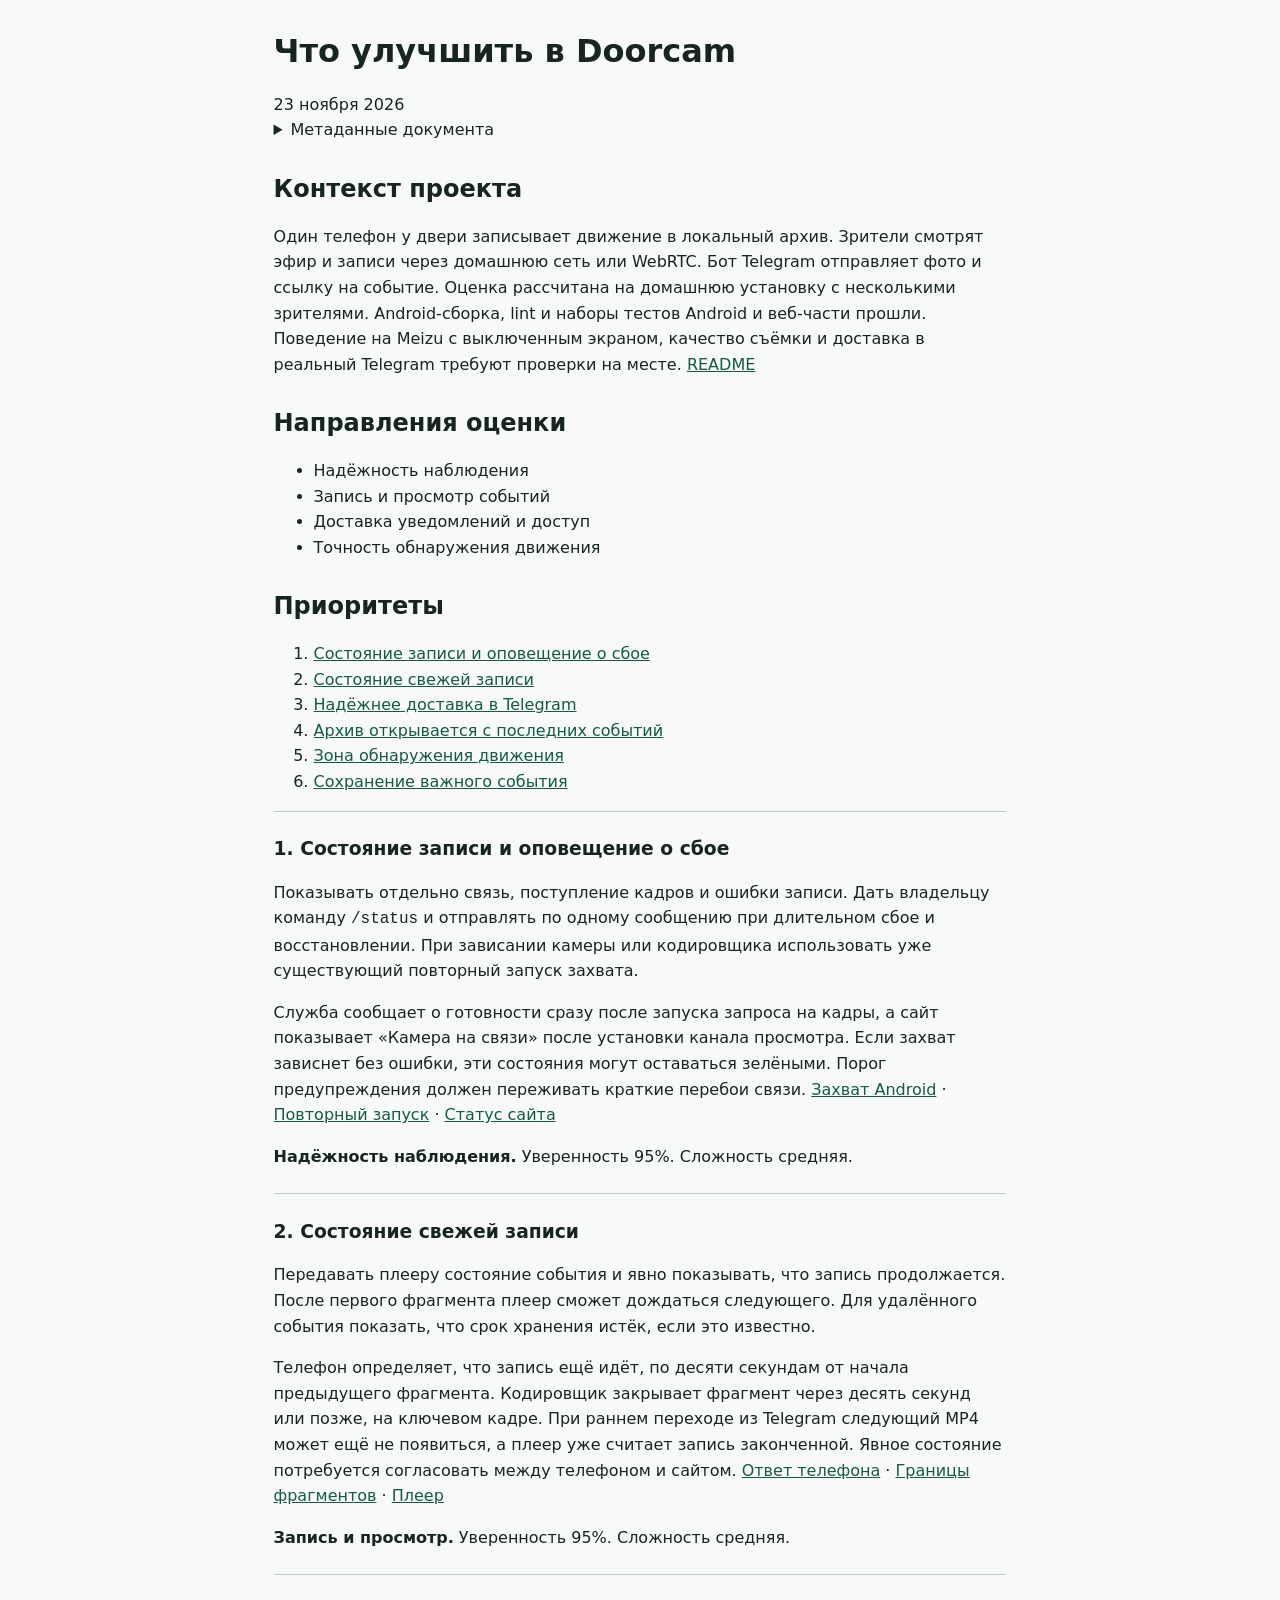
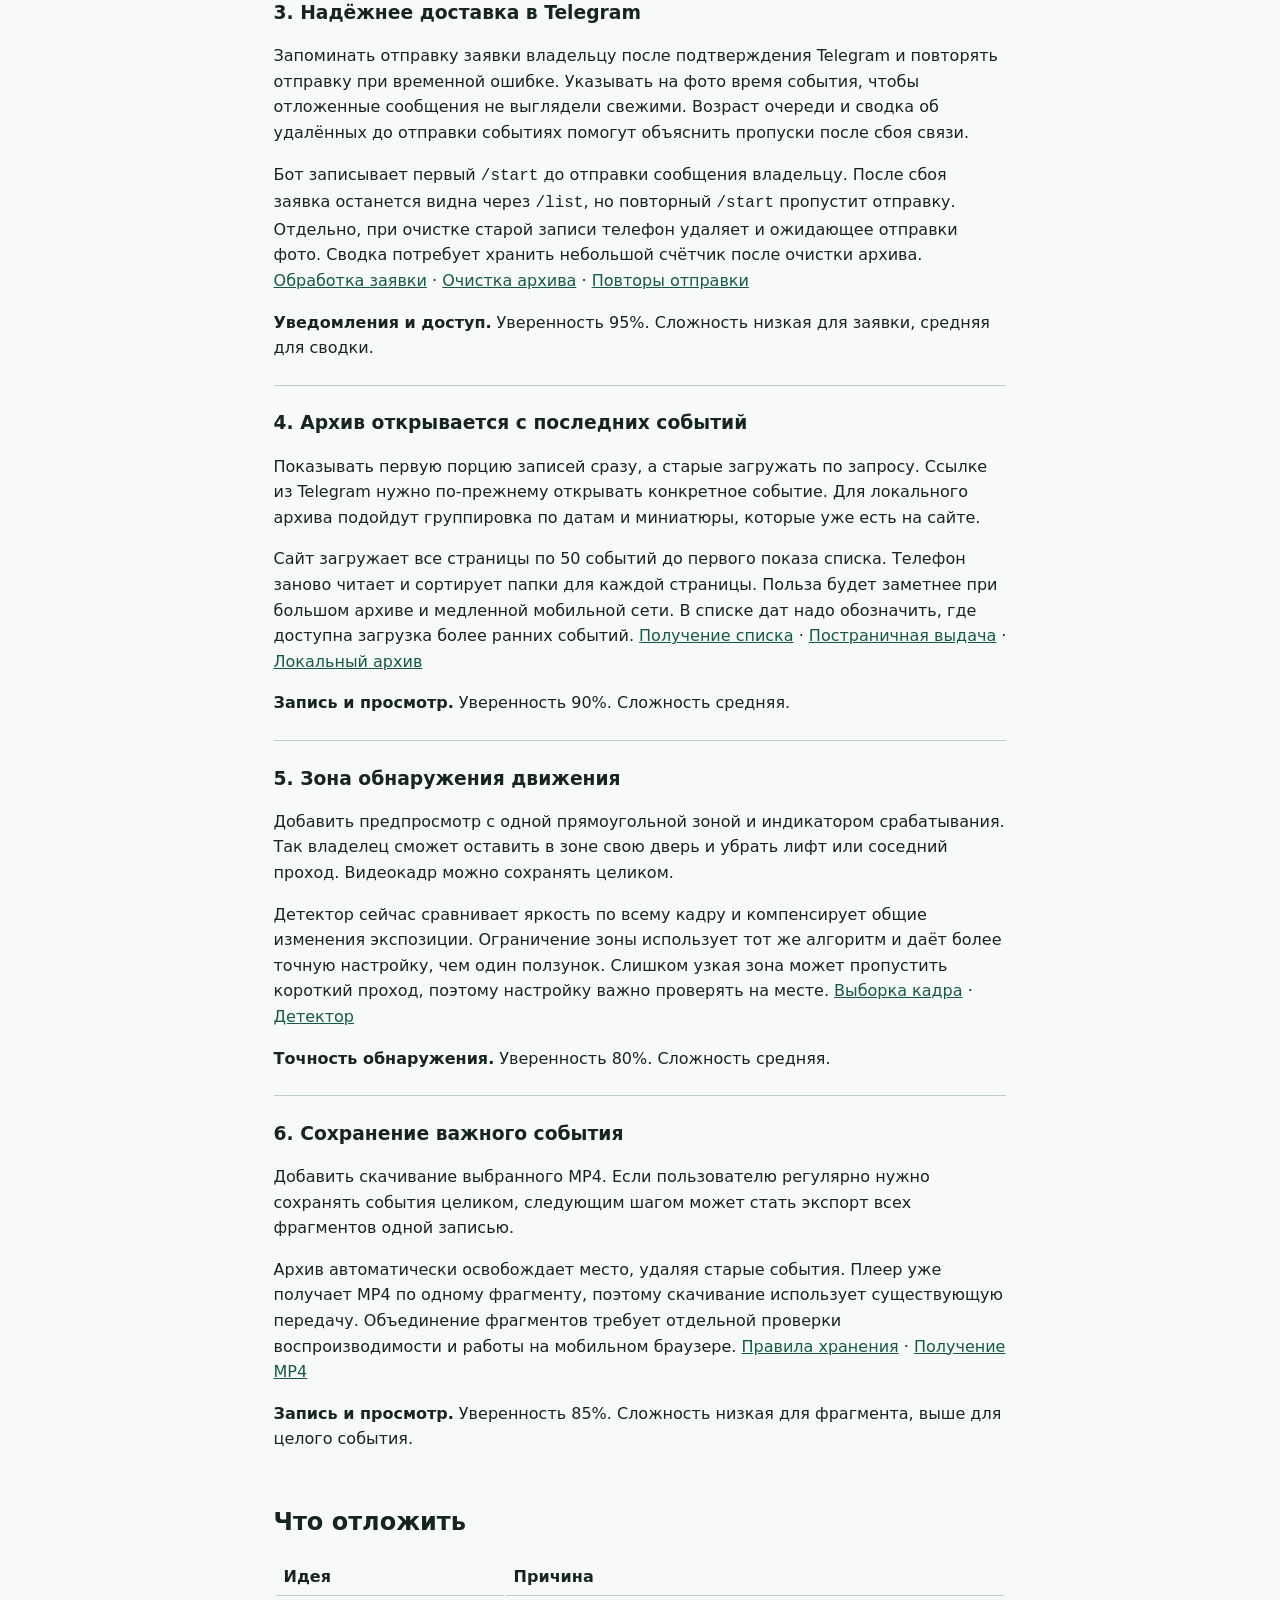
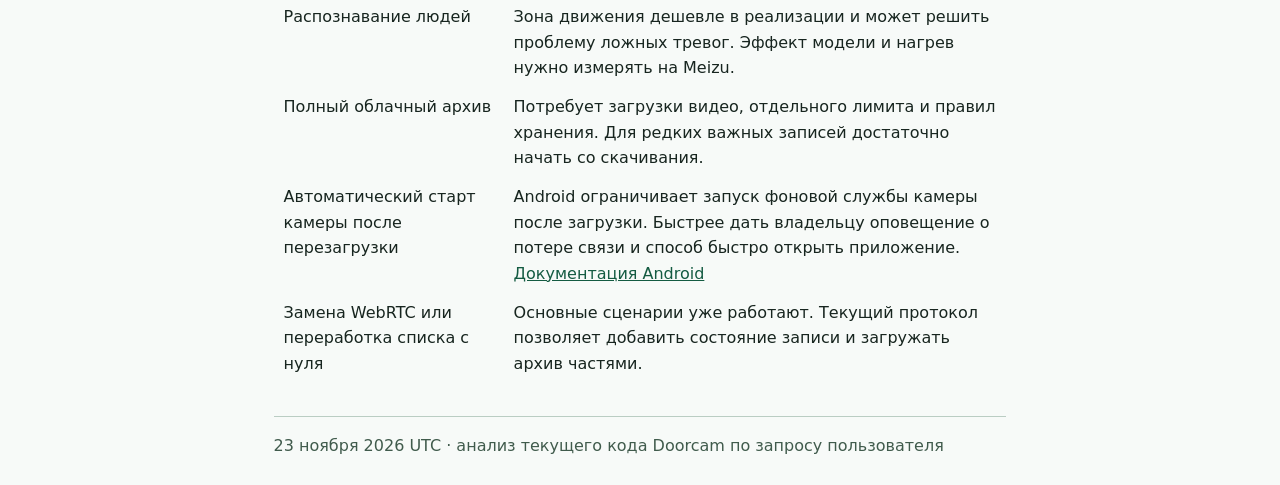
==== docs/ideation/2026-11-23-doorcam-ideation.html @ c36f2f84 "Улучшить запись, архив и настройки Doorcam" ====
<!doctype html>
<html lang="ru">
<head>
  <meta charset="utf-8">
  <meta name="viewport" content="width=device-width, initial-scale=1">
  <title>Что улучшить в Doorcam</title>
  <style>
    body { margin: 2rem auto; padding: 0 1rem; max-width: 72ch; color: #17251f; background: #f7faf8; font: 1rem/1.6 system-ui, sans-serif; }
    h1, h2, h3 { line-height: 1.2; }
    h2 { margin-top: 2rem; }
    article { border-top: 1px solid #bacdc3; padding: .5rem 0; }
    a { color: #145b42; }
    dt { font-weight: 600; }
    dd { margin: 0 0 .6rem; }
    th, td { text-align: left; vertical-align: top; padding: .35rem .5rem; }
    th { border-bottom: 1px solid #bacdc3; }
    footer { border-top: 1px solid #bacdc3; margin-top: 2rem; padding-top: 1rem; color: #405b4c; }
  </style>
</head>
<body>
<main>
  <header>
    <h1>Что улучшить в Doorcam</h1>
    <time datetime="2026-11-23">23 ноября 2026</time>
  </header>
  <details><summary>Метаданные документа</summary><dl><dt>topic</dt><dd>doorcam</dd><dt>mode</dt><dd>repo-grounded</dd></dl></details>
  <section id="context">
    <h2>Контекст проекта</h2>
    <p>Один телефон у двери записывает движение в локальный архив. Зрители смотрят эфир и записи через домашнюю сеть или WebRTC. Бот Telegram отправляет фото и ссылку на событие. Оценка рассчитана на домашнюю установку с несколькими зрителями. Android-сборка, lint и наборы тестов Android и веб-части прошли. Поведение на Meizu с выключенным экраном, качество съёмки и доставка в реальный Telegram требуют проверки на месте. <a href="../../README.md">README</a></p>
  </section>
  <section id="axes">
    <h2>Направления оценки</h2>
    <ul><li>Надёжность наблюдения</li><li>Запись и просмотр событий</li><li>Доставка уведомлений и доступ</li><li>Точность обнаружения движения</li></ul>
  </section>
  <section id="ideas">
    <h2>Приоритеты</h2>
    <ol>
      <li><a href="#health">Состояние записи и оповещение о сбое</a></li>
      <li><a href="#recording">Состояние свежей записи</a></li>
      <li><a href="#delivery">Надёжнее доставка в Telegram</a></li>
      <li><a href="#archive">Архив открывается с последних событий</a></li>
      <li><a href="#zone">Зона обнаружения движения</a></li>
      <li><a href="#export">Сохранение важного события</a></li>
    </ol>
    <article id="health">
      <h3>1. Состояние записи и оповещение о сбое</h3>
      <p>Показывать отдельно связь, поступление кадров и ошибки записи. Дать владельцу команду <code>/status</code> и отправлять по одному сообщению при длительном сбое и восстановлении. При зависании камеры или кодировщика использовать уже существующий повторный запуск захвата.</p>
      <p>Служба сообщает о готовности сразу после запуска запроса на кадры, а сайт показывает «Камера на связи» после установки канала просмотра. Если захват зависнет без ошибки, эти состояния могут оставаться зелёными. Порог предупреждения должен переживать краткие перебои связи. <a href="../../android/app/src/main/java/by/doorcam/app/CameraMonitor.java">Захват Android</a> · <a href="../../android/app/src/main/java/by/doorcam/app/MonitorService.java">Повторный запуск</a> · <a href="../../cloud/public/app.js">Статус сайта</a></p>
      <p><strong>Надёжность наблюдения.</strong> Уверенность 95%. Сложность средняя.</p>
    </article>
    <article id="recording">
      <h3>2. Состояние свежей записи</h3>
      <p>Передавать плееру состояние события и явно показывать, что запись продолжается. После первого фрагмента плеер сможет дождаться следующего. Для удалённого события показать, что срок хранения истёк, если это известно.</p>
      <p>Телефон определяет, что запись ещё идёт, по десяти секундам от начала предыдущего фрагмента. Кодировщик закрывает фрагмент через десять секунд или позже, на ключевом кадре. При раннем переходе из Telegram следующий MP4 может ещё не появиться, а плеер уже считает запись законченной. Явное состояние потребуется согласовать между телефоном и сайтом. <a href="../../android/app/src/main/java/by/doorcam/app/RemoteLink.java">Ответ телефона</a> · <a href="../../android/app/src/main/java/by/doorcam/app/SegmentEncoder.java">Границы фрагментов</a> · <a href="../../cloud/public/peer.js">Плеер</a></p>
      <p><strong>Запись и просмотр.</strong> Уверенность 95%. Сложность средняя.</p>
    </article>
    <article id="delivery">
      <h3>3. Надёжнее доставка в Telegram</h3>
      <p>Запоминать отправку заявки владельцу после подтверждения Telegram и повторять отправку при временной ошибке. Указывать на фото время события, чтобы отложенные сообщения не выглядели свежими. Возраст очереди и сводка об удалённых до отправки событиях помогут объяснить пропуски после сбоя связи.</p>
      <p>Бот записывает первый <code>/start</code> до отправки сообщения владельцу. После сбоя заявка останется видна через <code>/list</code>, но повторный <code>/start</code> пропустит отправку. Отдельно, при очистке старой записи телефон удаляет и ожидающее отправки фото. Сводка потребует хранить небольшой счётчик после очистки архива. <a href="../../cloud/src/bot.mjs">Обработка заявки</a> · <a href="../../android/app/src/main/java/by/doorcam/app/Archive.java">Очистка архива</a> · <a href="../../android/app/src/main/java/by/doorcam/app/RemoteLink.java">Повторы отправки</a></p>
      <p><strong>Уведомления и доступ.</strong> Уверенность 95%. Сложность низкая для заявки, средняя для сводки.</p>
    </article>
    <article id="archive">
      <h3>4. Архив открывается с последних событий</h3>
      <p>Показывать первую порцию записей сразу, а старые загружать по запросу. Ссылке из Telegram нужно по-прежнему открывать конкретное событие. Для локального архива подойдут группировка по датам и миниатюры, которые уже есть на сайте.</p>
      <p>Сайт загружает все страницы по 50 событий до первого показа списка. Телефон заново читает и сортирует папки для каждой страницы. Польза будет заметнее при большом архиве и медленной мобильной сети. В списке дат надо обозначить, где доступна загрузка более ранних событий. <a href="../../cloud/public/peer.js">Получение списка</a> · <a href="../../android/app/src/main/java/by/doorcam/app/RemoteLink.java">Постраничная выдача</a> · <a href="../../android/app/src/main/assets/lan.js">Локальный архив</a></p>
      <p><strong>Запись и просмотр.</strong> Уверенность 90%. Сложность средняя.</p>
    </article>
    <article id="zone">
      <h3>5. Зона обнаружения движения</h3>
      <p>Добавить предпросмотр с одной прямоугольной зоной и индикатором срабатывания. Так владелец сможет оставить в зоне свою дверь и убрать лифт или соседний проход. Видеокадр можно сохранять целиком.</p>
      <p>Детектор сейчас сравнивает яркость по всему кадру и компенсирует общие изменения экспозиции. Ограничение зоны использует тот же алгоритм и даёт более точную настройку, чем один ползунок. Слишком узкая зона может пропустить короткий проход, поэтому настройку важно проверять на месте. <a href="../../android/app/src/main/java/by/doorcam/app/CameraMonitor.java">Выборка кадра</a> · <a href="../../android/app/src/main/java/by/doorcam/app/MotionDetector.java">Детектор</a></p>
      <p><strong>Точность обнаружения.</strong> Уверенность 80%. Сложность средняя.</p>
    </article>
    <article id="export">
      <h3>6. Сохранение важного события</h3>
      <p>Добавить скачивание выбранного MP4. Если пользователю регулярно нужно сохранять события целиком, следующим шагом может стать экспорт всех фрагментов одной записью.</p>
      <p>Архив автоматически освобождает место, удаляя старые события. Плеер уже получает MP4 по одному фрагменту, поэтому скачивание использует существующую передачу. Объединение фрагментов требует отдельной проверки воспроизводимости и работы на мобильном браузере. <a href="../../android/app/src/main/java/by/doorcam/app/Archive.java">Правила хранения</a> · <a href="../../cloud/public/peer.js">Получение MP4</a></p>
      <p><strong>Запись и просмотр.</strong> Уверенность 85%. Сложность низкая для фрагмента, выше для целого события.</p>
    </article>
  </section>
  <section id="rejected">
    <h2>Что отложить</h2>
    <table>
      <thead><tr><th scope="col">Идея</th><th scope="col">Причина</th></tr></thead>
      <tbody>
        <tr><td>Распознавание людей</td><td>Зона движения дешевле в реализации и может решить проблему ложных тревог. Эффект модели и нагрев нужно измерять на Meizu.</td></tr>
        <tr><td>Полный облачный архив</td><td>Потребует загрузки видео, отдельного лимита и правил хранения. Для редких важных записей достаточно начать со скачивания.</td></tr>
        <tr><td>Автоматический старт камеры после перезагрузки</td><td>Android ограничивает запуск фоновой службы камеры после загрузки. Быстрее дать владельцу оповещение о потере связи и способ быстро открыть приложение. <a href="https://developer.android.com/develop/background-work/services/fgs/service-types">Документация Android</a></td></tr>
        <tr><td>Замена WebRTC или переработка списка с нуля</td><td>Основные сценарии уже работают. Текущий протокол позволяет добавить состояние записи и загружать архив частями.</td></tr>
      </tbody>
    </table>
  </section>
  <footer>23 ноября 2026 UTC · анализ текущего кода Doorcam по запросу пользователя</footer>
</main>
</body>
</html>
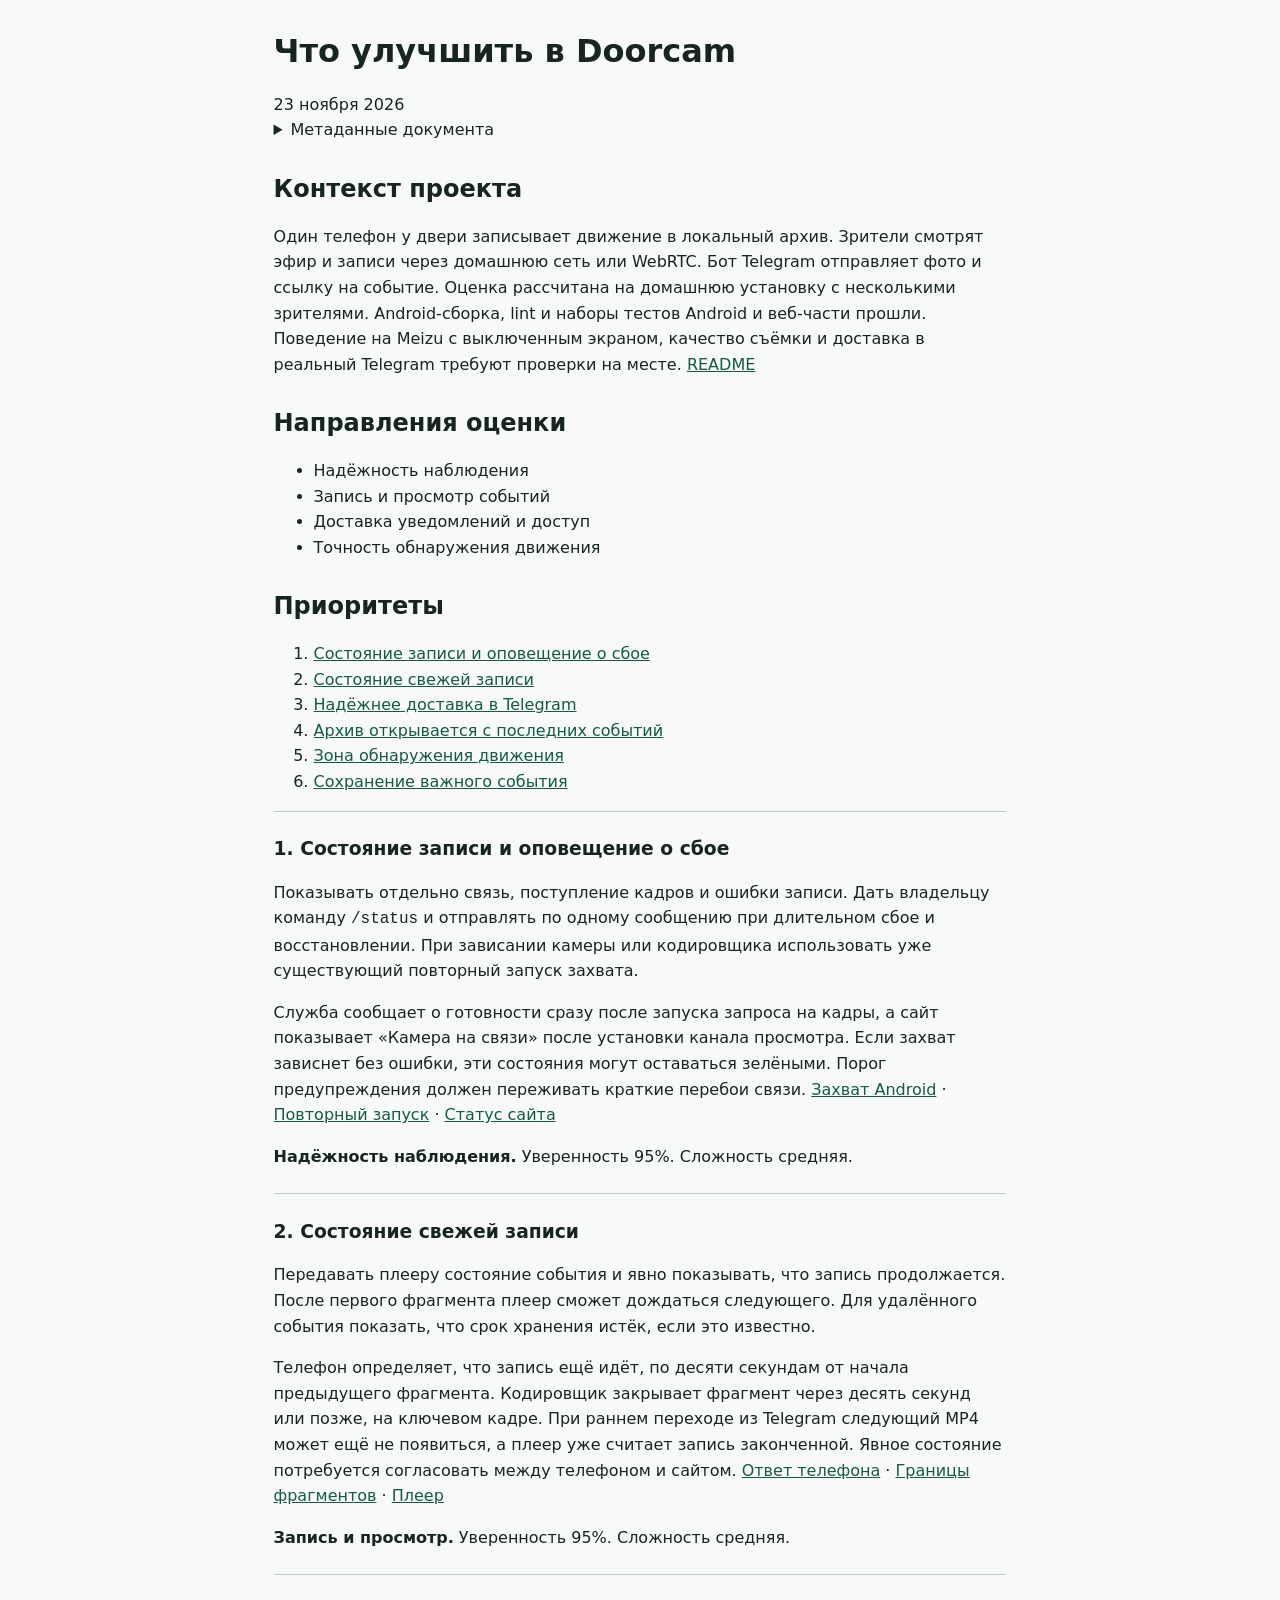
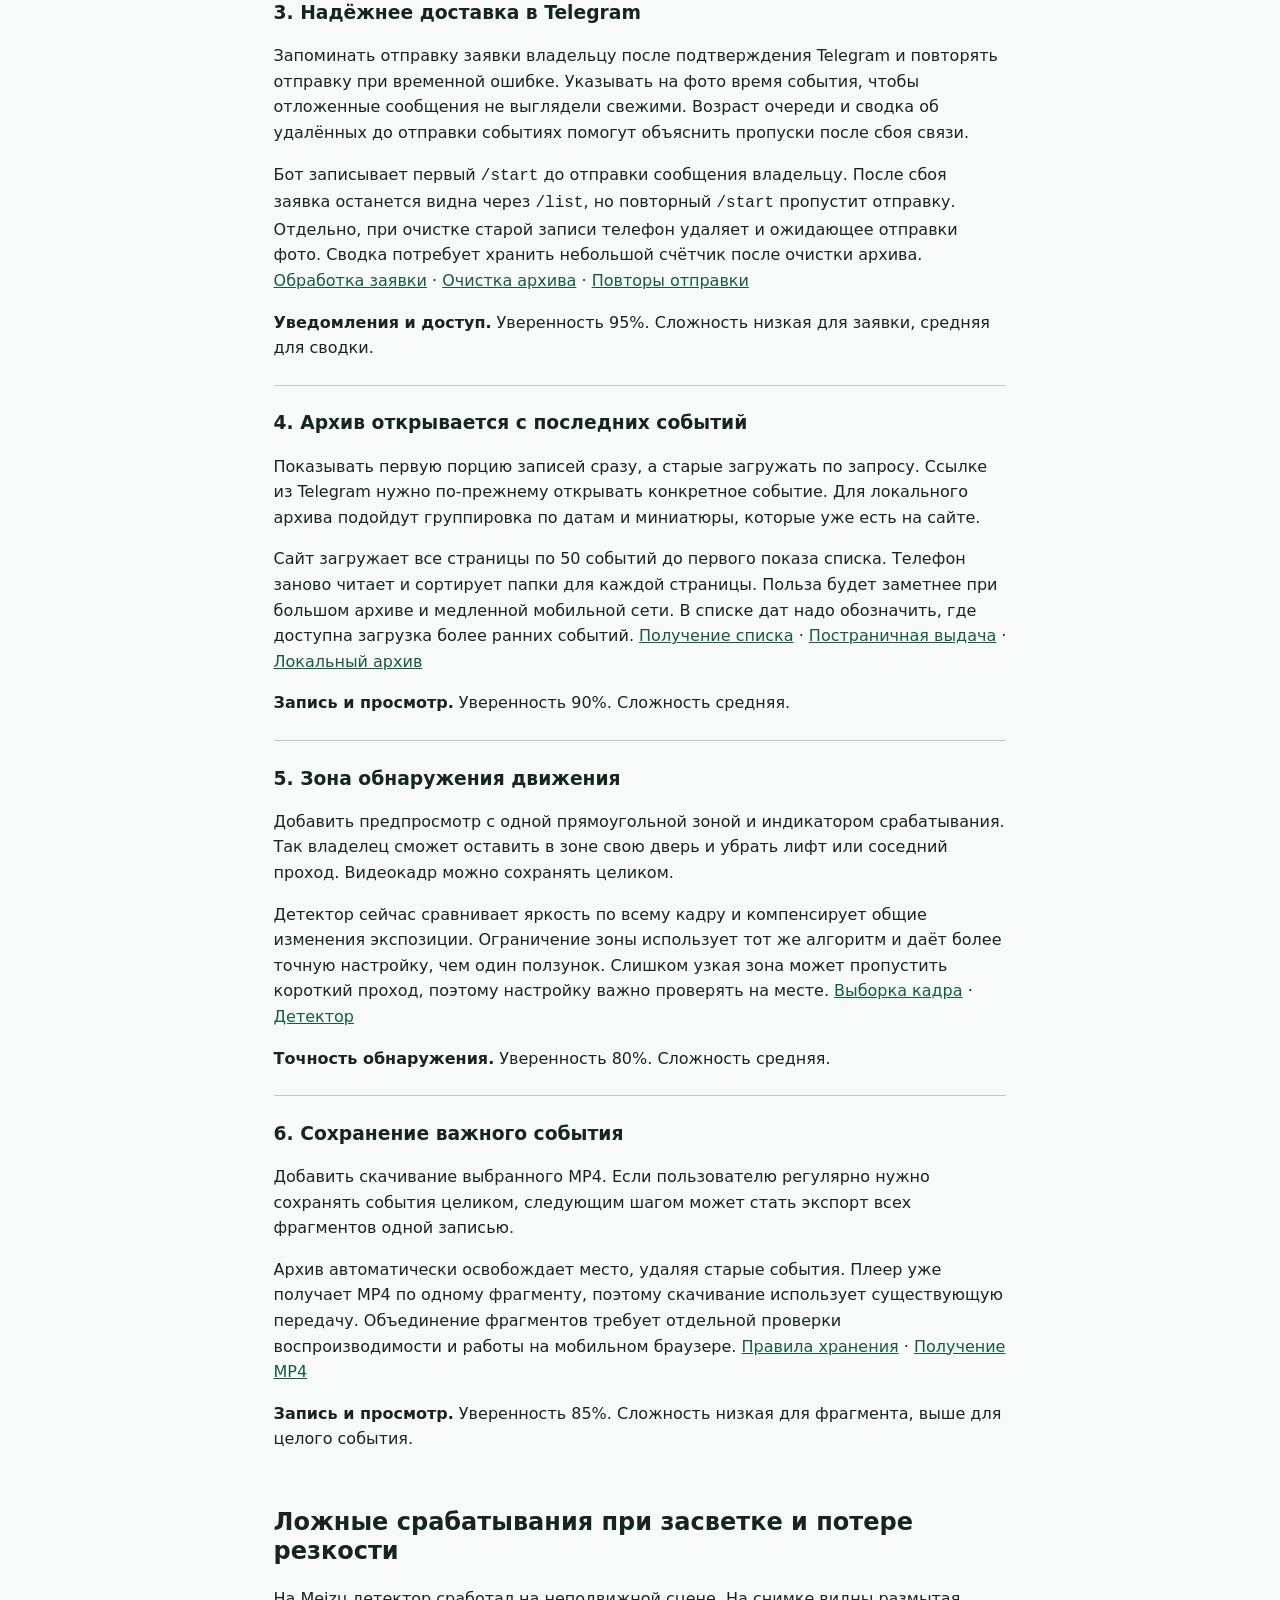
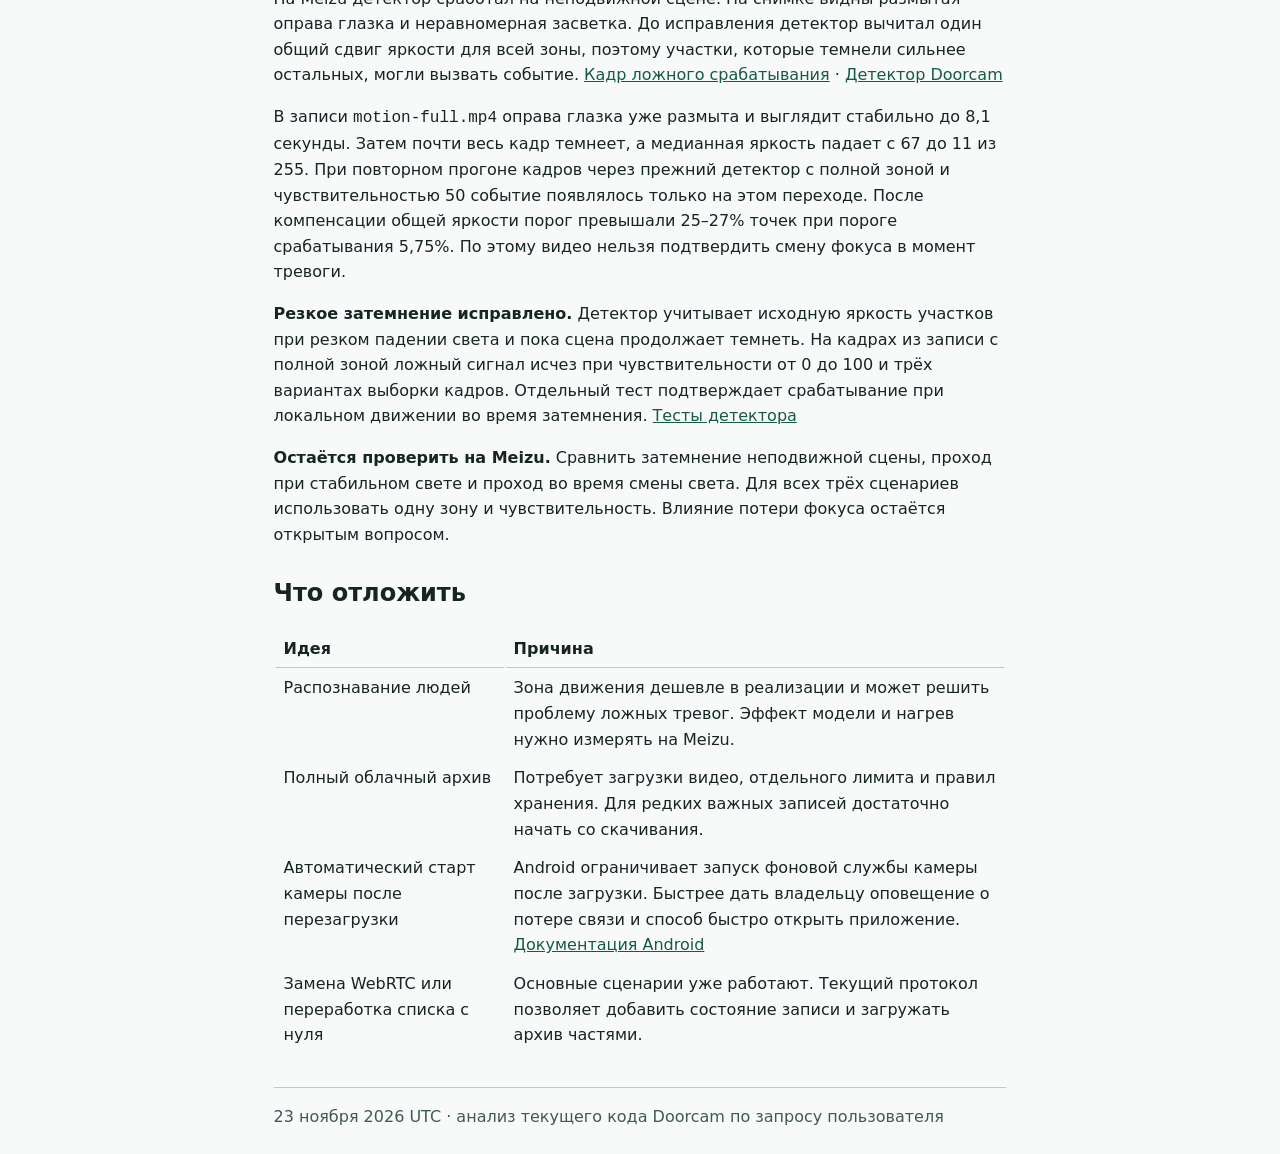
==== commit f653fbd9: "Подавить ложные срабатывания при затемнении и закрепить push" ====
--- a/docs/ideation/2026-11-23-doorcam-ideation.html
+++ b/docs/ideation/2026-11-23-doorcam-ideation.html
@@ -79,6 +79,13 @@
       <p><strong>Запись и просмотр.</strong> Уверенность 85%. Сложность низкая для фрагмента, выше для целого события.</p>
     </article>
   </section>
+  <section id="false-motion">
+    <h2>Ложные срабатывания при засветке и потере резкости</h2>
+    <p>На Meizu детектор сработал на неподвижной сцене. На снимке видны размытая оправа глазка и неравномерная засветка. До исправления детектор вычитал один общий сдвиг яркости для всей зоны, поэтому участки, которые темнели сильнее остальных, могли вызвать событие. <a href="image.png">Кадр ложного срабатывания</a> · <a href="../../android/app/src/main/java/by/doorcam/app/MotionDetector.java">Детектор Doorcam</a></p>
+    <p>В записи <code>motion-full.mp4</code> оправа глазка уже размыта и выглядит стабильно до 8,1 секунды. Затем почти весь кадр темнеет, а медианная яркость падает с 67 до 11 из 255. При повторном прогоне кадров через прежний детектор с полной зоной и чувствительностью 50 событие появлялось только на этом переходе. После компенсации общей яркости порог превышали 25–27% точек при пороге срабатывания 5,75%. По этому видео нельзя подтвердить смену фокуса в момент тревоги.</p>
+    <p><strong>Резкое затемнение исправлено.</strong> Детектор учитывает исходную яркость участков при резком падении света и пока сцена продолжает темнеть. На кадрах из записи с полной зоной ложный сигнал исчез при чувствительности от 0 до 100 и трёх вариантах выборки кадров. Отдельный тест подтверждает срабатывание при локальном движении во время затемнения. <a href="../../android/app/src/test/java/by/doorcam/app/CameraLogicTest.java">Тесты детектора</a></p>
+    <p><strong>Остаётся проверить на Meizu.</strong> Сравнить затемнение неподвижной сцены, проход при стабильном свете и проход во время смены света. Для всех трёх сценариев использовать одну зону и чувствительность. Влияние потери фокуса остаётся открытым вопросом.</p>
+  </section>
   <section id="rejected">
     <h2>Что отложить</h2>
     <table>
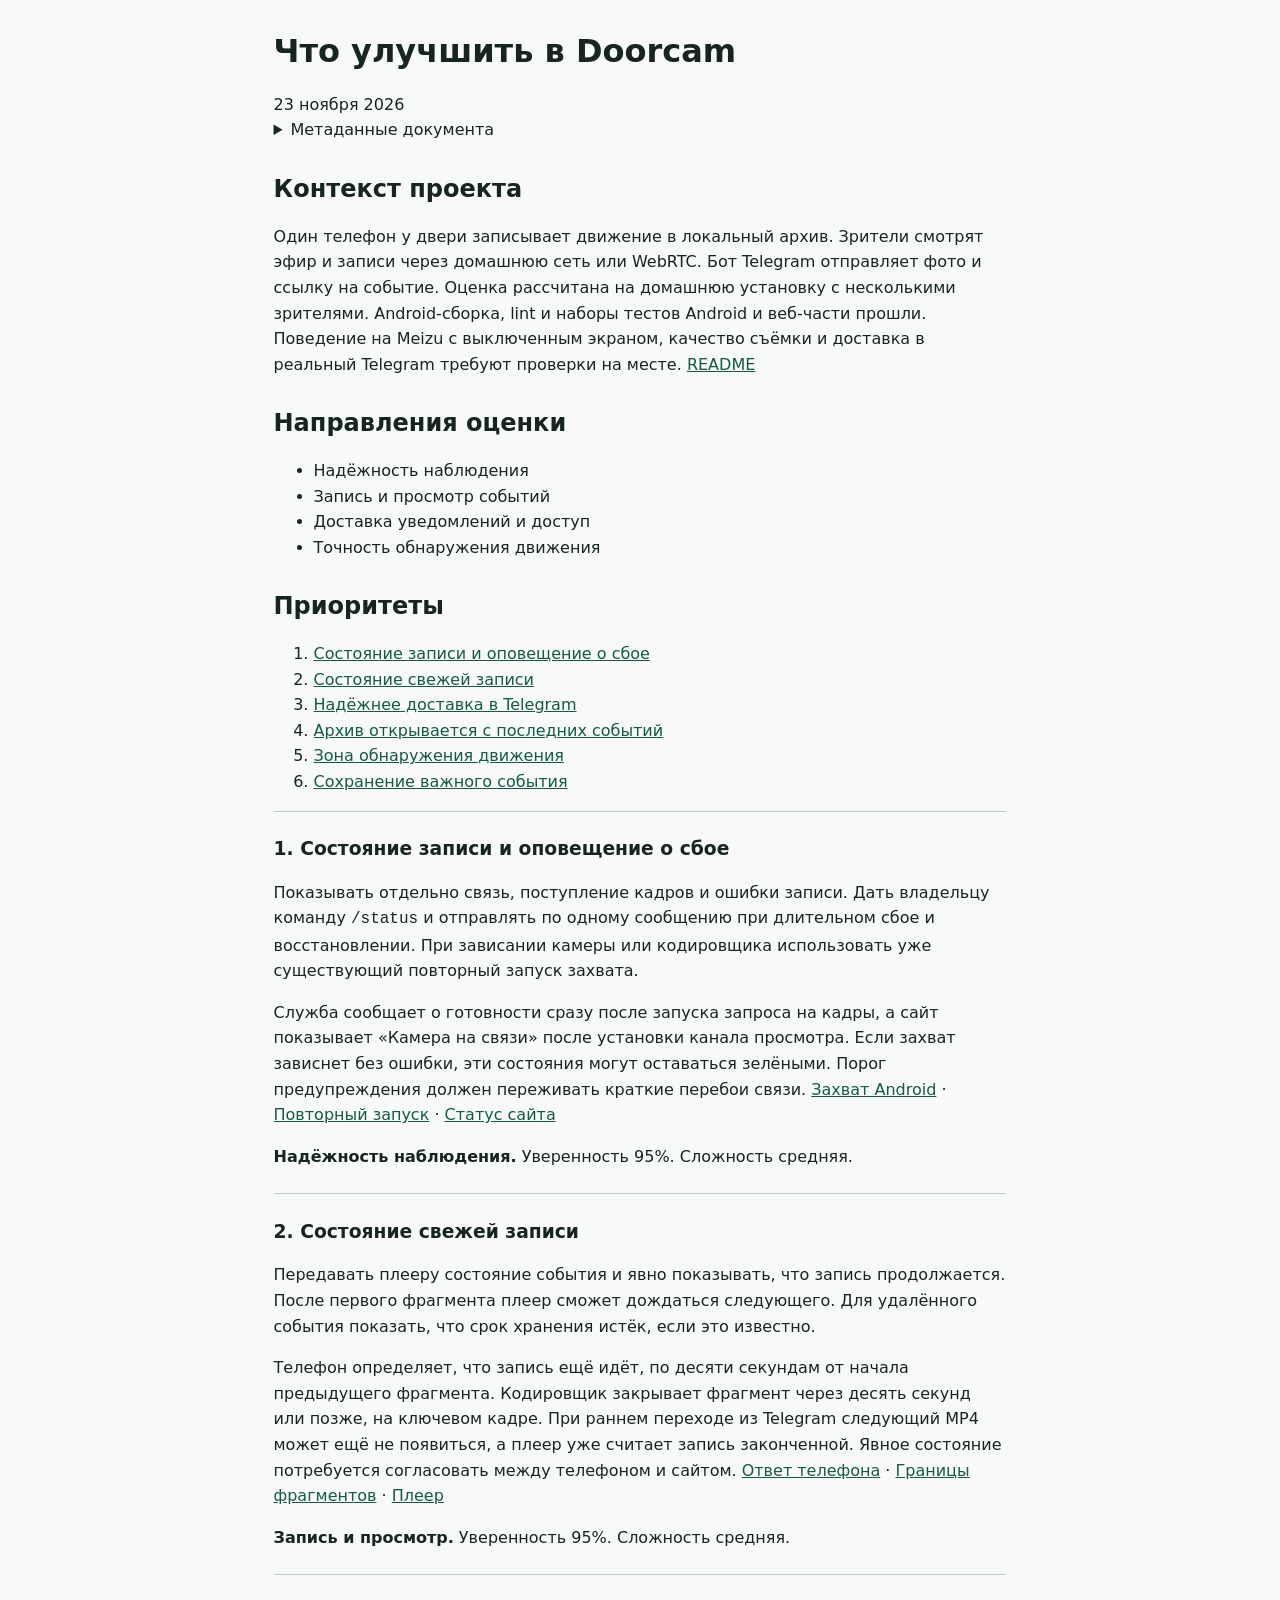
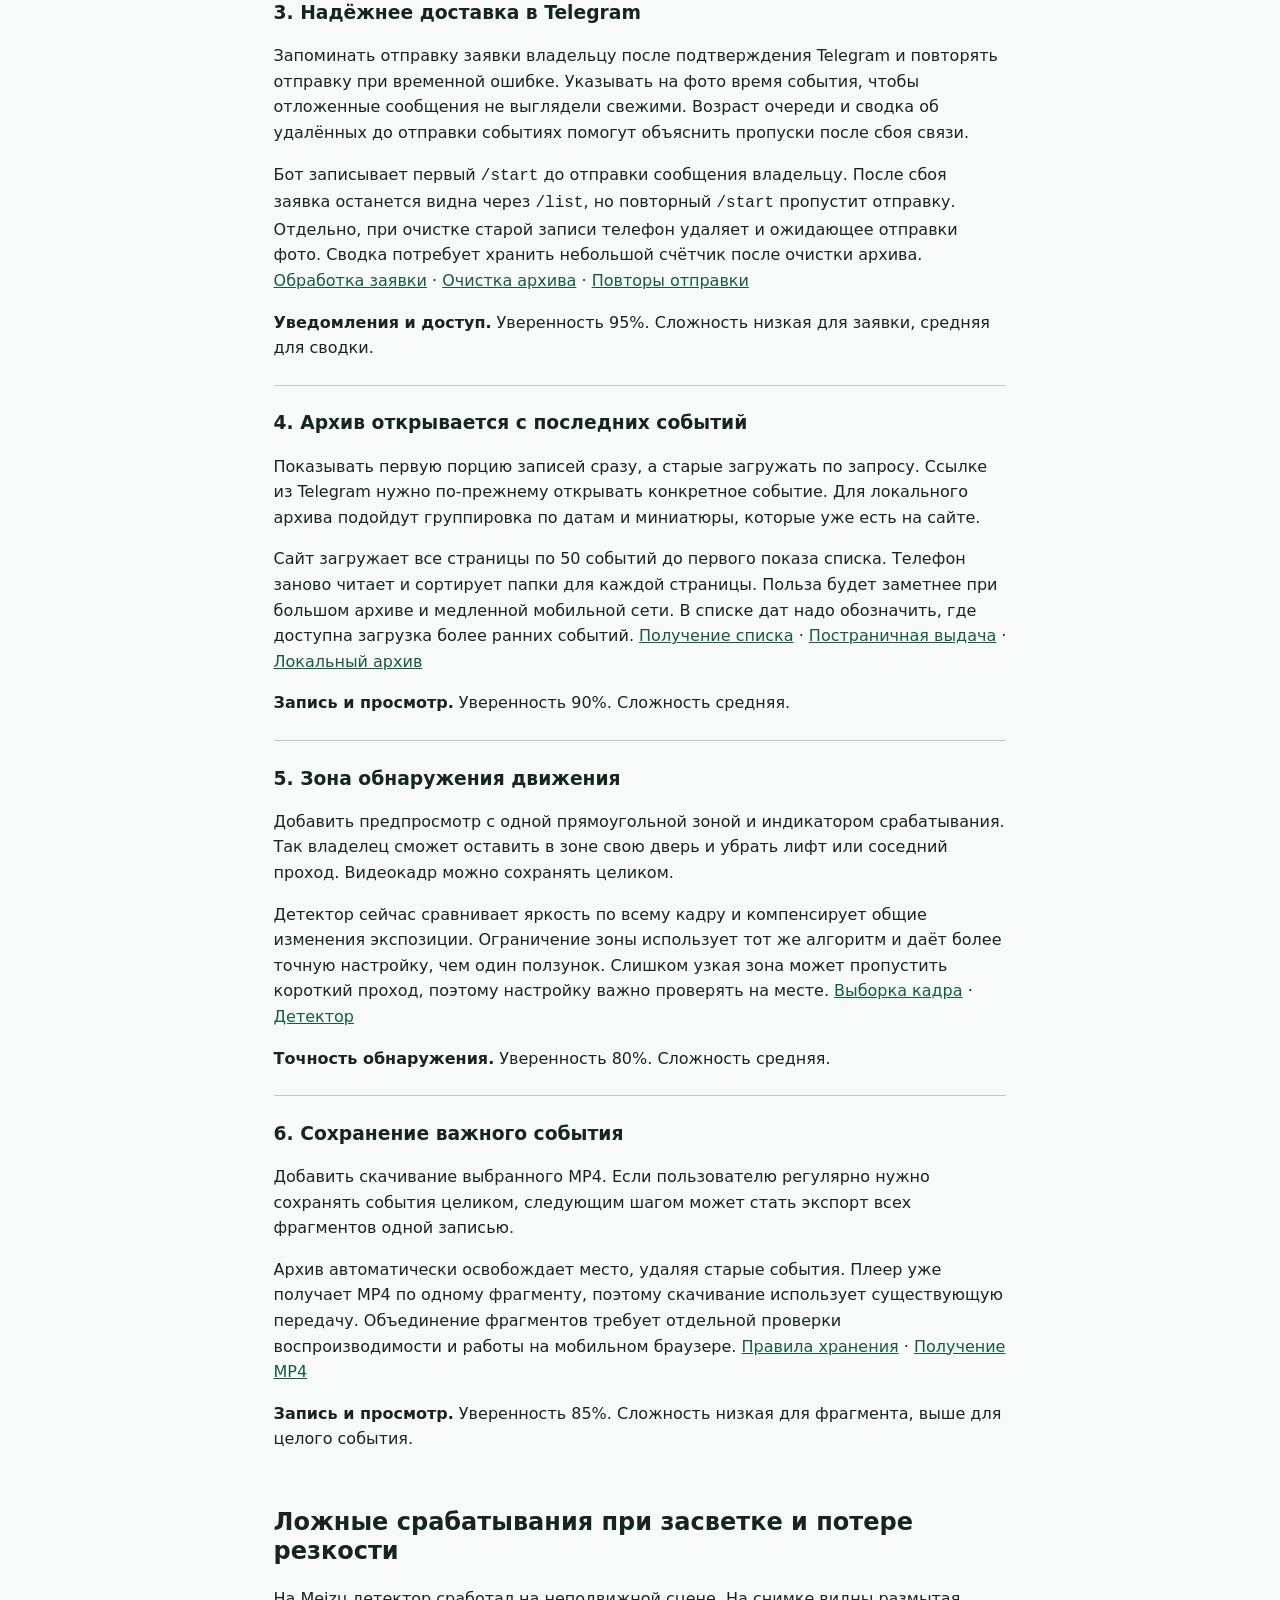
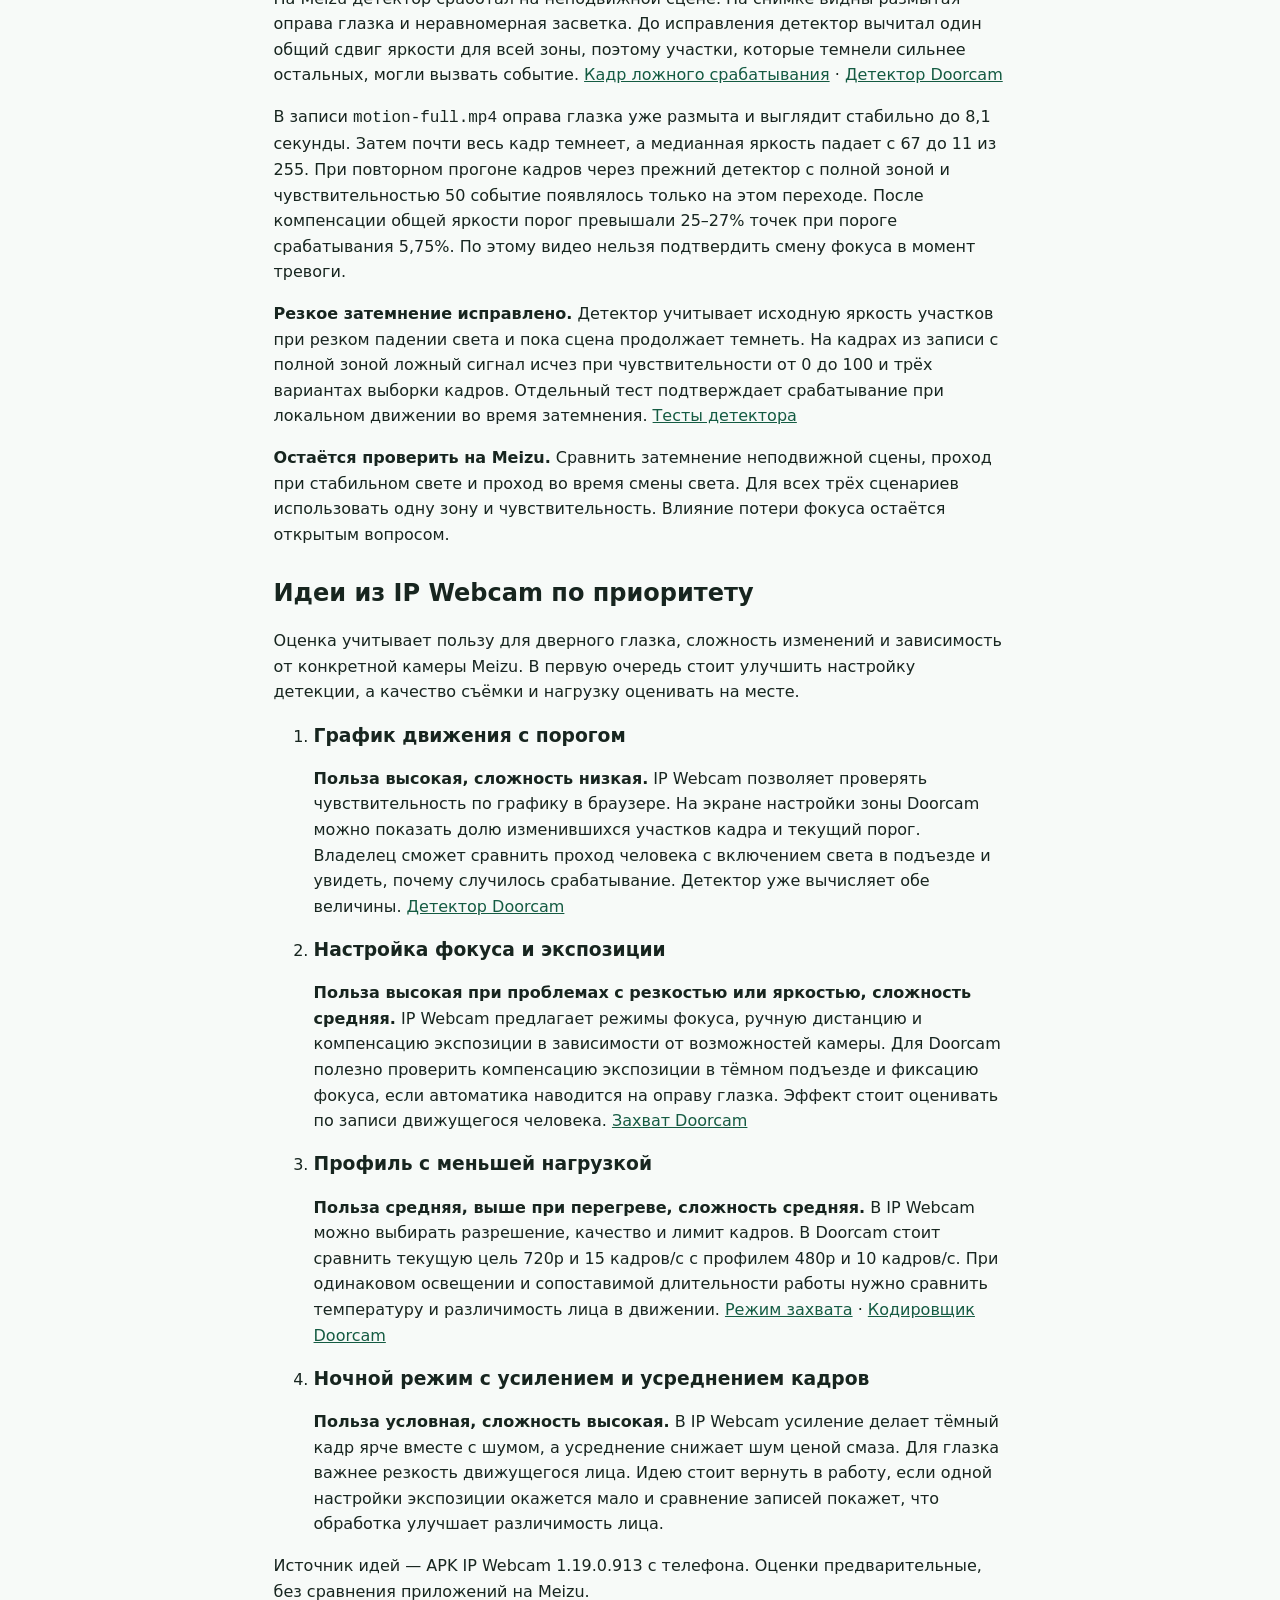
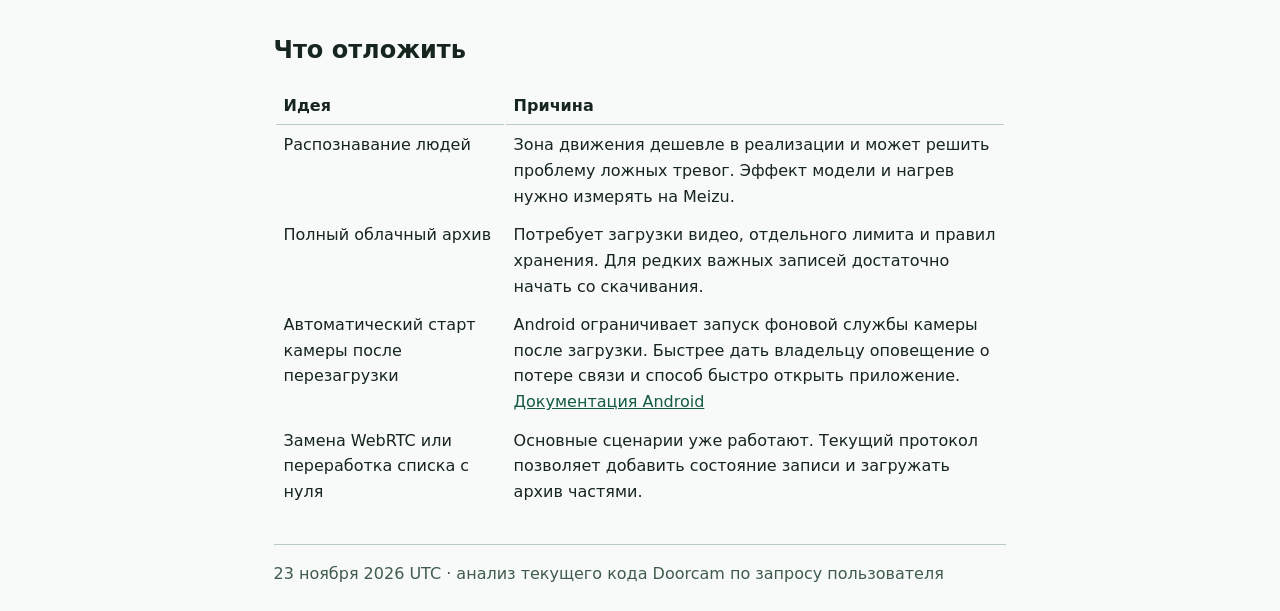
==== commit 48f7343c: "Добавлена иконка приложения и некоторые идеи" ====
--- a/docs/ideation/2026-11-23-doorcam-ideation.html
+++ b/docs/ideation/2026-11-23-doorcam-ideation.html
@@ -86,6 +86,29 @@
     <p><strong>Резкое затемнение исправлено.</strong> Детектор учитывает исходную яркость участков при резком падении света и пока сцена продолжает темнеть. На кадрах из записи с полной зоной ложный сигнал исчез при чувствительности от 0 до 100 и трёх вариантах выборки кадров. Отдельный тест подтверждает срабатывание при локальном движении во время затемнения. <a href="../../android/app/src/test/java/by/doorcam/app/CameraLogicTest.java">Тесты детектора</a></p>
     <p><strong>Остаётся проверить на Meizu.</strong> Сравнить затемнение неподвижной сцены, проход при стабильном свете и проход во время смены света. Для всех трёх сценариев использовать одну зону и чувствительность. Влияние потери фокуса остаётся открытым вопросом.</p>
   </section>
+  <section id="ip-webcam">
+    <h2>Идеи из IP Webcam по приоритету</h2>
+    <p>Оценка учитывает пользу для дверного глазка, сложность изменений и зависимость от конкретной камеры Meizu. В первую очередь стоит улучшить настройку детекции, а качество съёмки и нагрузку оценивать на месте.</p>
+    <ol>
+      <li>
+        <h3>График движения с порогом</h3>
+        <p><strong>Польза высокая, сложность низкая.</strong> IP Webcam позволяет проверять чувствительность по графику в браузере. На экране настройки зоны Doorcam можно показать долю изменившихся участков кадра и текущий порог. Владелец сможет сравнить проход человека с включением света в подъезде и увидеть, почему случилось срабатывание. Детектор уже вычисляет обе величины. <a href="../../android/app/src/main/java/by/doorcam/app/MotionDetector.java">Детектор Doorcam</a></p>
+      </li>
+      <li>
+        <h3>Настройка фокуса и экспозиции</h3>
+        <p><strong>Польза высокая при проблемах с резкостью или яркостью, сложность средняя.</strong> IP Webcam предлагает режимы фокуса, ручную дистанцию и компенсацию экспозиции в зависимости от возможностей камеры. Для Doorcam полезно проверить компенсацию экспозиции в тёмном подъезде и фиксацию фокуса, если автоматика наводится на оправу глазка. Эффект стоит оценивать по записи движущегося человека. <a href="../../android/app/src/main/java/by/doorcam/app/CameraMonitor.java">Захват Doorcam</a></p>
+      </li>
+      <li>
+        <h3>Профиль с меньшей нагрузкой</h3>
+        <p><strong>Польза средняя, выше при перегреве, сложность средняя.</strong> В IP Webcam можно выбирать разрешение, качество и лимит кадров. В Doorcam стоит сравнить текущую цель 720p и 15 кадров/с с профилем 480p и 10 кадров/с. При одинаковом освещении и сопоставимой длительности работы нужно сравнить температуру и различимость лица в движении. <a href="../../android/app/src/main/java/by/doorcam/app/CameraMonitor.java">Режим захвата</a> · <a href="../../android/app/src/main/java/by/doorcam/app/SegmentEncoder.java">Кодировщик Doorcam</a></p>
+      </li>
+      <li>
+        <h3>Ночной режим с усилением и усреднением кадров</h3>
+        <p><strong>Польза условная, сложность высокая.</strong> В IP Webcam усиление делает тёмный кадр ярче вместе с шумом, а усреднение снижает шум ценой смаза. Для глазка важнее резкость движущегося лица. Идею стоит вернуть в работу, если одной настройки экспозиции окажется мало и сравнение записей покажет, что обработка улучшает различимость лица.</p>
+      </li>
+    </ol>
+    <p>Источник идей — APK IP Webcam 1.19.0.913 с телефона. Оценки предварительные, без сравнения приложений на Meizu.</p>
+  </section>
   <section id="rejected">
     <h2>Что отложить</h2>
     <table>
